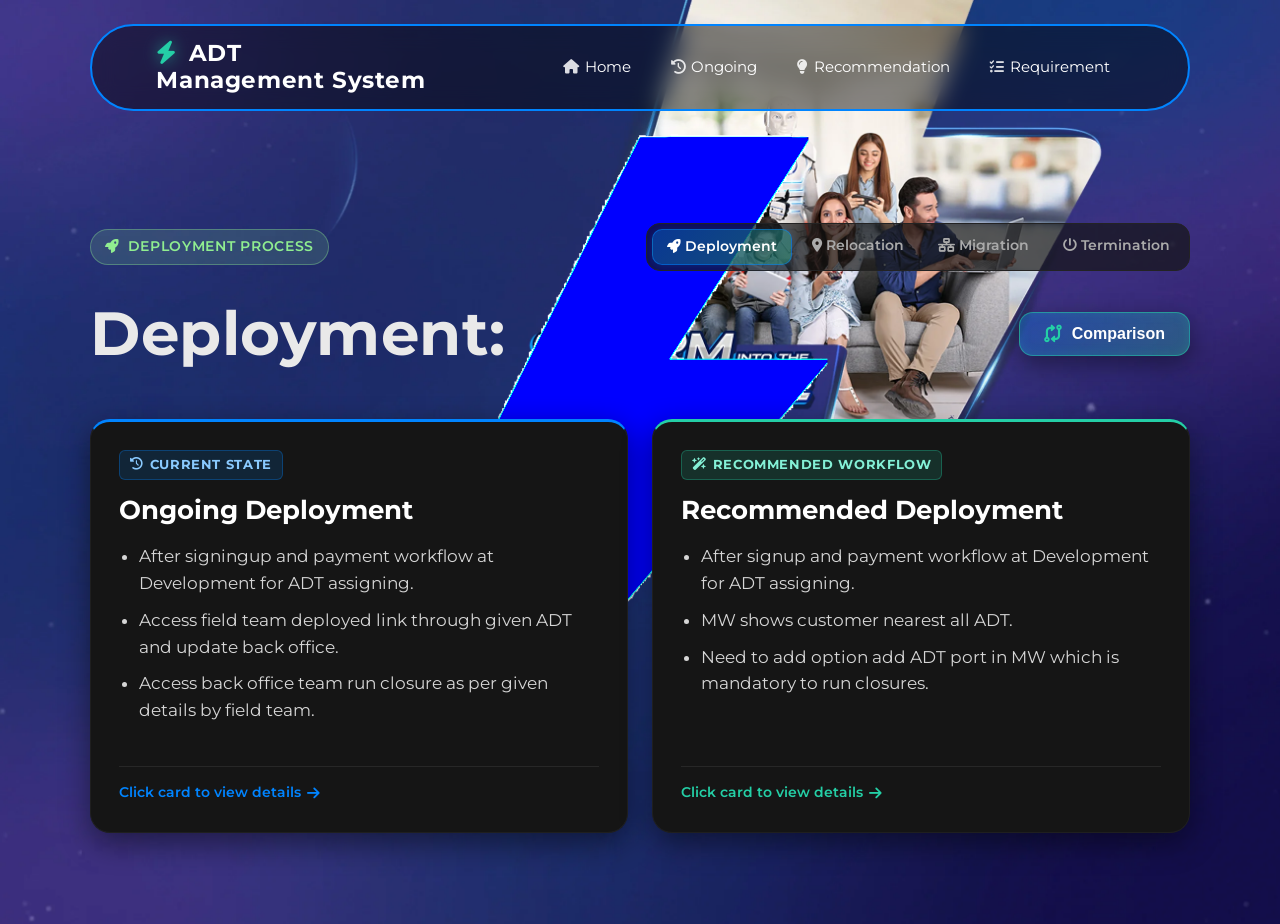
==== deployment.html @ e87ef019 "Add dedicated process pages, Font Awesome icons, 50/50 comparison split modals, and full responsive " ====
<!DOCTYPE html>
<html lang="en">
<head>
  <meta charset="UTF-8" />
  <meta name="viewport" content="width=device-width, initial-scale=1.0" />
  <title>ADT Management System - Deployment</title>
  <link rel="preconnect" href="https://fonts.googleapis.com">
  <link rel="preconnect" href="https://fonts.gstatic.com" crossorigin>
  <link href="https://fonts.googleapis.com/css2?family=Montserrat:wght@400;600;700&family=Poppins:wght@400;600;700&display=swap" rel="stylesheet">
  <link rel="stylesheet" href="https://cdnjs.cloudflare.com/ajax/libs/font-awesome/6.5.1/css/all.min.css" integrity="sha512-DTOQO9RWCH3ppGqcWaEA1BIZOC6xxalwEsw9c2QQeAIftl+Vegovlnee1c9QX4TctnWMn13TZye+giMm8e2LwA==" crossorigin="anonymous" referrerpolicy="no-referrer" />
  <link rel="stylesheet" href="css/style.css" />
</head>
<body>
  <!-- Navbar -->
  <header class="navbar">
    <div class="nav-inner container">
      <a href="./index.html" class="link-1"><div class="brand"><i class="fa-solid fa-bolt"></i> ADT <br> Management System</div></a>
      <button class="hamburger" aria-label="Toggle navigation" aria-expanded="false" aria-controls="nav-links">
        <span></span><span></span><span></span>
      </button>
      <nav id="nav-links" class="nav-links">
        <a href="./index.html"><i class="fa-solid fa-house"></i> Home</a>
        <a href="ongoing.html"><i class="fa-solid fa-clock-rotate-left"></i> Ongoing</a>
        <a href="recommendation.html"><i class="fa-solid fa-lightbulb"></i> Recommendation</a>
        <a href="requirement.html"><i class="fa-solid fa-list-check"></i> Requirement</a>
      </nav>
    </div>
  </header>

  <main class="container section">
    <!-- Header & Process Switcher -->
    <div class="process-header-wrapper">
      <div class="process-top-row">
        <div class="process-badge deployment">
          <i class="fa-solid fa-rocket"></i> Deployment Process
        </div>
        <div class="process-pill-nav">
          <a href="deployment.html" class="active"><i class="fa-solid fa-rocket"></i> Deployment</a>
          <a href="relocation.html"><i class="fa-solid fa-location-dot"></i> Relocation</a>
          <a href="migration.html"><i class="fa-solid fa-network-wired"></i> Migration</a>
          <a href="termination.html"><i class="fa-solid fa-power-off"></i> Termination</a>
        </div>
      </div>
      <div class="process-title-row">
        <h1 class="page-title">Deployment:</h1>
        <button class="btn btn-compare" data-modal="#modal-deployment-compare">
          <i class="fa-solid fa-code-compare"></i> Comparison
        </button>
      </div>
    </div>

    <!-- Comparison Grid -->
    <section class="process-comparison-grid reveal">
      <!-- Ongoing Card -->
      <article class="process-card ongoing-card clickable" data-modal="#modal-deployment-current" role="button" tabindex="0" aria-label="View Ongoing Deployment Details">
        <div>
          <span class="process-card-badge badge-ongoing-state"><i class="fa-solid fa-clock-rotate-left"></i> Current State</span>
          <h2 class="process-card-title">Ongoing Deployment</h2>
          <div class="process-card-content">
            <ul>
              <li>After signingup and payment workflow at Development for ADT assigning.</li>
              <li>Access field team deployed link through given ADT and update back office.</li>
              <li>Access back office team run closure as per given details by field team.</li>
            </ul>
          </div>
        </div>
        <div class="card-action-footer">
          <span class="click-hint">Click card to view details <i class="fa-solid fa-arrow-right"></i></span>
        </div>
      </article>

      <!-- Recommendation Card -->
      <article class="process-card recommendation-card clickable" data-modal="#modal-deployment-updated" role="button" tabindex="0" aria-label="View Recommended Deployment Details">
        <div>
          <span class="process-card-badge badge-recommendation-state"><i class="fa-solid fa-wand-magic-sparkles"></i> Recommended Workflow</span>
          <h2 class="process-card-title">Recommended Deployment</h2>
          <div class="process-card-content">
            <ul>
              <li>After signup and payment workflow at Development for ADT assigning.</li>
              <li>MW shows customer nearest all ADT.</li>
              <li>Need to add option add ADT port in MW which is mandatory to run closures.</li>
            </ul>
          </div>
        </div>
        <div class="card-action-footer">
          <span class="click-hint">Click card to view details <i class="fa-solid fa-arrow-right"></i></span>
        </div>
      </article>
    </section>
  </main>

  <!-- Modals -->
  <!-- Split Comparison Modal (50% / 50% Full Height) -->
  <div class="modal modal-compare" id="modal-deployment-compare" aria-hidden="true" role="dialog" aria-label="Deployment Full Workflow Comparison">
    <div class="modal-content">
      <!-- Header -->
      <div class="compare-modal-header">
        <div class="compare-header-left">
          <div class="process-badge deployment"><i class="fa-solid fa-rocket"></i> Deployment</div>
          <h2 class="compare-title">Full Workflow Side-by-Side Comparison</h2>
        </div>
        <button class="modal-close icon" data-close aria-label="Close Comparison"><i class="fa-solid fa-xmark"></i></button>
      </div>

      <!-- Split Body: 50% Width Each, Full Height -->
      <div class="compare-split-body">
        <!-- Left 50%: Ongoing -->
        <div class="compare-column compare-ongoing-col">
          <div class="compare-col-header">
            <span class="process-card-badge badge-ongoing-state"><i class="fa-solid fa-clock-rotate-left"></i> Current State</span>
            <h3>Ongoing Deployment</h3>
          </div>
          <div class="compare-col-content">
            <ol class="compare-steps-list">
              <li>
                <strong>ADT Assignment:</strong>
                After signingup and payment workflow at Development for ADT assigning.
              </li>
              <li>
                <strong>Field Deployment:</strong>
                Access field team deployed link through given ADT and update back office.
              </li>
              <li>
                <strong>Back Office Closure:</strong>
                Access back office team run closure as per given details by field team.
              </li>
            </ol>
          </div>
        </div>

        <!-- Right 50%: Recommendation -->
        <div class="compare-column compare-recommendation-col">
          <div class="compare-col-header">
            <span class="process-card-badge badge-recommendation-state"><i class="fa-solid fa-wand-magic-sparkles"></i> Recommended Workflow</span>
            <h3>Recommended Deployment</h3>
          </div>
          <div class="compare-col-content">
            <ol class="compare-steps-list">
              <li>
                <strong>ADT Assignment:</strong>
                After signup and payment workflow at Development for ADT assigning.
              </li>
              <li>
                <strong>Proximity Detection:</strong>
                MW shows customer nearest all ADT.
              </li>
              <li>
                <strong>Mandatory ADT Port:</strong>
                Need to add option add ADT port in MW which is mandatory to run closures.
              </li>
              <li>
                <strong>Field Link Deployment:</strong>
                Access field team deployed link from given or nearest ADT and update to back office regarding ADT change with ADT port.
              </li>
              <li>
                <strong>Verified Closures:</strong>
                Access back office team run closures as given details.
              </li>
            </ol>
          </div>
        </div>
      </div>

      <!-- Footer -->
      <div class="modal-actions compare-modal-actions">
        <button class="btn btn-outline" data-close><i class="fa-solid fa-xmark"></i> Close Comparison</button>
      </div>
    </div>
  </div>

  <!-- Ongoing Modal -->
  <div class="modal" id="modal-deployment-current" aria-hidden="true" role="dialog" aria-label="Deployment (Current) details">
    <div class="modal-content">
      <button class="modal-close icon" data-close aria-label="Close"><i class="fa-solid fa-xmark"></i></button>
      <div class="modal-body">
        <h2>Deployment (Ongoing)</h2>
        <ol>
          <li>After signingup and payment workflow at Development for ADT assigning.</li>
          <li>Access field team deployed link through given ADT and update back office.</li>
          <li>Access back office team run closure as per given details by field team.</li>
        </ol>
      </div>
      <div class="modal-actions">
        <button class="btn btn-outline" data-close><i class="fa-solid fa-xmark"></i> Close</button>
      </div>
    </div>
  </div>

  <!-- Recommendation Modal -->
  <div class="modal" id="modal-deployment-updated" aria-hidden="true" role="dialog" aria-label="Deployment (Updated) details">
    <div class="modal-content">
      <button class="modal-close icon" data-close aria-label="Close"><i class="fa-solid fa-xmark"></i></button>
      <div class="modal-body">
        <h2 class="C-height">Deployment</h2>
        <ol class="C-ol-height">
          <li>After signup and payment workflow at Development for ADT assigning.</li>
          <li>MW shows customer nearest all ADT.</li>
          <li>Need to add option add ADT port in MW which is mandatory to run closures.</li>
          <li>Access field team deployed link from given or nearest ADT and update to back office regarding ADT change with ADT port.</li>
          <li>Access back office team run closures as given details.</li>
        </ol>
      </div>
      <div class="modal-actions">
        <button class="btn btn-outline" data-close><i class="fa-solid fa-xmark"></i> Close</button>
      </div>
    </div>
  </div>

  <script src="https://cdnjs.cloudflare.com/ajax/libs/gsap/3.13.0/gsap.min.js" integrity="sha512-NcZdtrT77bJr4STcmsGAESr06BYGE8woZdSdEgqnpyqac7sugNO+Tr4bGwGF3MsnEkGKhU2KL2xh6Ec+BqsaHA==" crossorigin="anonymous" referrerpolicy="no-referrer"></script>
  <script src="js/script.js"></script>
</body>
</html>
---- css/style.css ----
/* Fonts & Theme */
:root {
  --bg: #0c0c0c;
  --bg-elev: #121212;
  --primary: #0084FF;
  --accent: #24cfa6;
  --text: #e9e9e9;
  --muted: #bdbdbd;
  --card: #151515;
  --border: #1f1f1f;
  --shadow: 0 10px 30px rgba(0, 0, 0, .45);
}

* {
  box-sizing: border-box
}

html,
body {
  height: 100%
}

body {
  margin: 0;
  background: var(--bg) url('../assets/images/signup-bg.webp') no-repeat center top fixed;
  background-size: cover;
  background-position: center top;
  color: var(--text);
  font-family: "Montserrat", "Poppins", system-ui, -apple-system, Segoe UI, Roboto, Arial, sans-serif;
  line-height: 1.6;
}

img {
  max-width: 100%;
  display: block
}

/* Global storm watermark + lightning */
body::before {
  content: "";
  position: fixed;
  inset: 0;
  background: url('../assets/images/3_no_bg.png.png') center/ min(140vw, 700px) no-repeat;
  /*1800px
  opacity: .12;
  /* slightly darker watermark */
  pointer-events: none;
  z-index: 0;
  transform: translateZ(0) scale(1);
  filter: saturate(3.9) brightness(.90) contrast(5.08);
  animation: stormDrift 22s ease-in-out infinite alternate;
}

body::after {
  content: "";
  position: fixed;
  inset: 0;
  pointer-events: none;
  z-index: 0;
  background: linear-gradient(115deg, transparent 45%, rgba(157, 207, 255, .04) 48%, rgba(0, 132, 255, .18) 50%, rgba(157, 207, 255, .05) 52%, transparent 55%);
  mix-blend-mode: screen;
  opacity: 0;
  filter: blur(.5px);
  animation: lightning 2s infinite ease-in-out, sweep 30s linear infinite;
}

@keyframes lightning {

  0%,
  94%,
  100% {
    opacity: 0
  }

  95% {
    opacity: 1.5
  }

  96% {
    opacity: 1.5
  }

  97% {
    opacity: 1.5
  }

  98% {
    opacity: .06
  }

  99% {
    opacity: .28
  }
}

@keyframes sweep {
  0% {
    transform: translateX(-5%) rotate(.6deg);
  }

  50% {
    transform: translateX(5%) rotate(-.6deg);
  }

  100% {
    transform: translateX(-5%) rotate(.6deg);
  }
}

@keyframes stormDrift {
  0% {
    transform: translate(-2%, -1%) scale(1) rotate(0deg);
    opacity: .07;
  }

  100% {
    transform: translate(2%, 1%) scale(1.08) rotate(4deg);
    opacity: .1;
  }
}

header.navbar,
main,
.landing .hero {
  position: relative;
  z-index: 1;
}

header.navbar {
  border: 2px solid var(--primary);
  border-radius: 4rem;
  padding: .6rem 1.4rem;
  width: min(1100px, 92%);
  margin: 1.5rem auto;
  background: rgba(0, 0, 0, 0.45);
  backdrop-filter: blur(12px);
  position: sticky;
  top: 1rem;
  z-index: 100;
  transition: all 0.3s ease;
}

.container {
  width: min(1100px, 92%);
  margin-inline: auto;
}

.section {
  padding: clamp(48px, 8vw, 88px) 0 clamp(36px, 6vw, 56px);
}

.page-title {
  font-weight: 700;
  letter-spacing: .5px;
  margin: 16px 0 24px;
  font-size: clamp(2rem, 5vw + 0.5rem, 3.8rem);
  line-height: 1.15;
}

/* Landing */
.landing .hero {
  min-height: 100vh;
  display: flex;
  align-items: center;
  justify-content: center;
  padding: clamp(30px, 6vw, 60px) 0;
  background: radial-gradient(800px 400px at 50% 40%, rgba(0, 132, 255, .08), transparent 60%),
    radial-gradient(600px 300px at 50% 60%, rgba(36, 207, 166, .08), transparent 60%);
}

/* Buttons */
.btn {
  display: inline-flex;
  align-items: center;
  justify-content: center;
  gap: .5rem;
  border: 1px solid transparent;
  cursor: pointer;
  border-radius: 14px;
  transition: .25s ease;
  user-select: none;
  text-decoration: none;
}

.btn-primary {
  background: linear-gradient(135deg, var(--primary), #2aa0ff);
  color: white;
  padding: clamp(12px, 2vw, 16px) clamp(20px, 3vw, 28px);
  box-shadow: 0 8px 24px rgba(0, 132, 255, .35);
}

.btn-primary:hover {
  transform: translateY(-2px) scale(1.02);
  box-shadow: 0 12px 28px rgba(0, 132, 255, .5);
}

.btn-outline {
  background: transparent;
  color: var(--text);
  border-color: #2a2a2a;
  padding: 12px 18px;
}

.btn-xl {
  font-size: clamp(1rem, 2vw, 1.25rem);
  padding: clamp(14px, 2.5vw, 20px) clamp(24px, 4vw, 36px);
  border-radius: 18px;
}

/* Pulse */
@keyframes pulse {
  0% {
    box-shadow: 0 0 0 0 rgba(0, 132, 255, .55);
  }

  70% {
    box-shadow: 0 0 0 18px rgba(0, 132, 255, 0);
  }

  100% {
    box-shadow: 0 0 0 0 rgba(0, 132, 255, 0);
  }
}

.pulse {
  animation: pulse 2.2s infinite;
}

/* Navbar */
.nav-inner {
  display: flex;
  align-items: center;
  justify-content: space-between;
  padding: 4px 0;
}

.link-1 {
  text-decoration: none;
}

.brand {
  font-weight: 700;
  letter-spacing: .6px;
  color: #fff;
  font-size: clamp(1.1rem, 3vw, 1.45rem);
  line-height: 1.2;
}

.brand i {
  color: var(--accent);
  margin-right: 4px;
  filter: drop-shadow(0 0 8px rgba(36, 207, 166, 0.6));
}

.nav-links {
  display: flex;
  gap: 12px;
  align-items: center;
}

.nav-links a {
  color: #fff;
  text-decoration: none;
  padding: 8px 14px;
  border-radius: 12px;
  transition: .2s;
  display: inline-flex;
  align-items: center;
  gap: 6px;
  font-size: 0.92rem;
}

.nav-links a i {
  font-size: 0.9rem;
  opacity: 0.85;
}

.nav-links a:hover {
  color: #fff;
  background: #171717;
}

.nav-links a.active {
  color: #fff;
  background: linear-gradient(135deg, rgba(0, 132, 255, .15), rgba(36, 207, 166, .15));
  border: 1px solid #1f3347;
}

.hamburger {
  display: none;
  flex-direction: column;
  gap: 5px;
  background: transparent;
  border: 0;
  cursor: pointer;
  padding: 6px;
}

.hamburger span {
  display: block;
  width: 24px;
  height: 2px;
  background: #eaeaea;
  transition: .25s;
}

/* Grid */
.grid {
  display: grid;
  grid-template-columns: repeat(2, 1fr);
  gap: 22px;
}

/* Cards */
.card {
  background: var(--card);
  border: 1px solid var(--border);
  border-radius: 18px;
  padding: clamp(18px, 3vw, 24px);
  box-shadow: var(--shadow);
  transition: transform .25s ease, box-shadow .25s ease, border-color .25s ease;
  will-change: transform;
}

.card h3 {
  margin: 0 0 10px;
  font-weight: 700;
  font-size: clamp(1.2rem, 2.5vw, 1.45rem);
}

.card ul {
  margin: 0 0 4px 18px;
  padding: 0;
}

.card li {
  color: #d6d6d6;
  margin-bottom: 8px;
  font-size: clamp(0.92rem, 1.8vw, 1rem);
  line-height: 1.6;
}

.card.clickable {
  cursor: pointer;
}

.card:hover {
  transform: translateY(-6px) scale(1.01);
  box-shadow: 0 16px 40px rgba(0, 0, 0, .55);
  border-color: #24364a;
}

/* Reveal on scroll */
.reveal .card,
.tables {
  opacity: 0;
  transform: translateY(16px);
  transition: opacity .6s ease, transform .6s ease;
}

.reveal.in-view .card,
.tables.in-view {
  opacity: 1;
  transform: none;
}

/* Page entrance */
main,
.landing .hero {
  animation: pageFade .55s ease both;
}

@keyframes pageFade {
  from {
    opacity: 0;
    transform: translateY(6px);
  }

  to {
    opacity: 1;
    transform: none;
  }
}

/* Modal (fullscreen responsive) */
.modal {
  position: fixed;
  inset: 0;
  display: none;
  align-items: center;
  justify-content: center;
  background: rgba(0, 0, 0, .8);
  backdrop-filter: blur(10px);
  z-index: 1000;
}

.modal.open {
  display: flex;
  animation: slideDown .28s ease;
}

.modal.closing {
  animation: fadeOut .22s ease forwards;
}

.C-R-P {
  font-size: clamp(1.4rem, 3.5vw, 2rem);
}

.C-R-P-T {
  font-size: clamp(0.95rem, 2vw, 1.25rem);
}

.modal-content {
  position: relative;
  width: 100%;
  height: 100%;
  max-height: none;
  display: flex;
  flex-direction: column;
  overflow: hidden;
  background: var(--bg-elev);
  border: none;
  border-radius: 0;
  box-shadow: none;
}

.modal-body {
  flex: 1;
  overflow-y: auto;
  padding: clamp(32px, 6vw, 64px) clamp(20px, 4vw, 40px) 40px;
  display: flex;
  flex-direction: column;
  justify-content: flex-start;
  align-items: flex-start;
  gap: 20px;
  max-width: 960px;
  margin: 0 auto;
  width: 100%;
}

.modal-body h2 {
  font-size: clamp(2rem, 5vw, 3.2rem);
  color: var(--primary);
  margin: 0 0 10px;
  line-height: 1.2;
}

.modal-body ol {
  margin: 0;
  padding-left: 24px;
  font-size: clamp(1rem, 1.8vw, 1.2rem);
  line-height: 1.9;
  width: 100%;
  display: flex;
  flex-direction: column;
  gap: 12px;
}

.modal-body ol li {
  color: #e0e0e0;
}

.modal-actions {
  position: sticky;
  bottom: 0;
  display: flex;
  justify-content: flex-end;
  padding: 14px 28px;
  background: linear-gradient(180deg, transparent, rgba(18, 18, 18, .95));
  backdrop-filter: blur(8px);
  border-top: 1px solid #1f1f1f;
  z-index: 5;
}

.modal-close.icon {
  position: absolute;
  top: 16px;
  right: 18px;
  background: #1a1a1a;
  border: 1px solid #333333;
  color: #ddd;
  border-radius: 50%;
  width: 44px;
  height: 44px;
  display: grid;
  place-items: center;
  cursor: pointer;
  z-index: 10;
  transition: all 0.2s ease;
}

.modal-close.icon:hover {
  background: #2a2a2a;
  color: #fff;
  transform: scale(1.08);
}

@keyframes slideDown {
  from {
    opacity: 0;
    transform: translateY(-8px);
  }

  to {
    opacity: 1;
    transform: none;
  }
}

@keyframes fadeOut {
  from {
    opacity: 1;
  }

  to {
    opacity: 0;
  }
}

/* ==========================================================================
   Responsive Navigation & Layout Breakpoints
   ========================================================================== */

@media (max-width: 900px) {
  header.navbar {
    width: 94%;
    margin: 1rem auto;
    padding: .5rem 1.1rem;
    border-radius: 2.5rem;
    top: 0.5rem;
  }

  .nav-links {
    position: fixed;
    top: 68px;
    right: 16px;
    left: 16px;
    display: none;
    flex-direction: column;
    background: rgba(14, 14, 14, 0.96);
    border: 1px solid #282828;
    border-radius: 18px;
    padding: 14px;
    box-shadow: 0 20px 50px rgba(0, 0, 0, 0.85);
    backdrop-filter: blur(20px);
    z-index: 999;
    gap: 6px;
  }

  .nav-links.open {
    display: flex;
    animation: slideDown .25s ease;
  }

  .nav-links a {
    width: 100%;
    padding: 12px 16px;
    font-size: 1rem;
  }

  .hamburger {
    display: flex;
  }

  .grid {
    grid-template-columns: 1fr;
    gap: 18px;
  }
}

/* ==========================================================================
   Hero Section (Landing Page)
   ========================================================================== */

.hero .hero-card {
  position: relative;
  display: grid;
  grid-template-columns: 1.2fr 1fr;
  gap: 28px;
  width: min(1100px, 92%);
  padding: clamp(22px, 3.2vw, 36px);
  border-radius: 24px;
  border: 1px solid rgba(36, 54, 74, .55);
  background: linear-gradient(180deg, rgba(255, 255, 255, .03), rgba(255, 255, 255, .01)), rgba(21, 21, 21, .86);
  box-shadow: 0 30px 80px rgba(0, 0, 0, .55), inset 0 0 0 1px rgba(255, 255, 255, .03);
  backdrop-filter: saturate(140%) blur(8px);
  transform: translateZ(0);
  animation: cardFloat 12s ease-in-out infinite;
}

.hero-card::before {
  content: "";
  position: absolute;
  inset: -1px;
  border-radius: inherit;
  background: radial-gradient(550px 240px at 16% 20%, rgba(0, 132, 255, .20), transparent 58%),
    radial-gradient(600px 260px at 85% 75%, rgba(36, 207, 166, .16), transparent 60%);
  filter: blur(14px);
  z-index: -1;
}

.hero-left {
  display: flex;
  flex-direction: column;
  justify-content: center;
  gap: 10px;
}

.eyebrow {
  margin: 0;
  font-size: .95rem;
  letter-spacing: .18em;
  text-transform: uppercase;
  color: var(--muted);
}

.hero-title {
  margin: 4px 0 8px;
  font-weight: 800;
  font-size: clamp(2rem, 3.5vw + 1rem, 3.5rem);
  line-height: 1.1;
  background: linear-gradient(135deg, #ffffff, #9dd5ff 35%, #24cfa6 75%);
  -webkit-background-clip: text;
  background-clip: text;
  color: transparent;
}

.hero-subtitle {
  margin: 0;
  color: #d0d0d0;
  max-width: 52ch;
}

.hero-actions {
  margin-top: 16px;
  display: flex;
  gap: 12px;
}

.hero-right {
  display: grid;
  place-items: center;
}

.image-wrap {
  position: relative;
  width: 100%;
  aspect-ratio: 16/10;
  overflow: hidden;
  border-radius: 18px;
  border: 1px solid #223041;
  background: #0e0e0e;
  box-shadow: 0 18px 48px rgba(0, 0, 0, .6);
}

.image-wrap::after {
  content: "";
  position: absolute;
  inset: 0;
  background: linear-gradient(110deg, transparent 20%, rgba(255, 255, 255, .08) 40%, transparent 60%);
  transform: translateX(-120%);
  animation: sheen 7s linear infinite;
}

.image-wrap img {
  width: 100%;
  height: 100%;
  object-fit: cover;
  transform: scale(1.02);
  animation: float 6s ease-in-out infinite alternate;
}

.hero-card:hover {
  transform: translateY(-4px);
  box-shadow: 0 36px 90px rgba(0, 0, 0, .6);
}

@keyframes float {
  0% {
    transform: scale(1.02) translateY(0);
  }

  100% {
    transform: scale(1.05) translateY(-6px);
  }
}

@keyframes sheen {
  0% {
    transform: translateX(-120%);
  }

  100% {
    transform: translateX(220%);
  }
}

@keyframes cardFloat {
  0% {
    transform: translateZ(0) translateY(0);
  }

  50% {
    transform: translateZ(0) translateY(-6px);
  }

  100% {
    transform: translateZ(0) translateY(0);
  }
}

/* ==========================================================================
   Pentagon Navigation Buttons
   ========================================================================== */

.pentagon-nav {
  margin-top: 24px;
  display: flex;
  flex-direction: column;
  align-items: center;
  gap: 16px;
  width: 100%;
}

.pentagon-row {
  display: flex;
  gap: 10px;
  flex-wrap: wrap;
  justify-content: center;
  width: 100%;
}

.pentagon-btn {
  position: relative;
  display: inline-flex;
  align-items: center;
  justify-content: center;
  width: 112px;
  height: 68px;
  text-decoration: none;
  font-weight: 600;
  font-size: 0.88rem;
  color: #000;
  transition: all 0.3s ease;
  cursor: pointer;
  clip-path: polygon(20% 0%, 80% 0%, 100% 50%, 80% 100%, 20% 100%, 0% 50%);
  border: none;
  outline: none;
}

.pentagon-btn span {
  position: relative;
  z-index: 2;
  text-align: center;
  line-height: 1.15;
  padding: 0 8px;
}

.pentagon-btn span i {
  font-size: 1.05rem;
  margin-bottom: 2px;
  display: inline-block;
}

/* Pentagon colors */
.pentagon-btn.deployment {
  background: linear-gradient(135deg, #90EE90, #7BC87B);
}

.pentagon-btn.relocation {
  background: linear-gradient(135deg, #DA70D6, #C85DCF);
}

.pentagon-btn.migration {
  background: linear-gradient(135deg, #FFD700, #E6C200);
}

.pentagon-btn.termination {
  background: linear-gradient(135deg, #FF6B6B, #E85555);
}

/* Hover effects */
.pentagon-btn:hover {
  transform: translateY(-3px) scale(1.05);
  filter: brightness(1.1);
  box-shadow: 0 8px 20px rgba(0, 0, 0, 0.3);
}

.start-journey-wrapper {
  margin-top: 16px;
  display: flex;
  justify-content: center;
}

/* Hero Responsive Breakpoints */
@media (max-width: 900px) {
  .hero .hero-card {
    grid-template-columns: 1fr;
    gap: 22px;
    padding: 24px 20px;
  }

  .hero-right {
    order: 2;
  }

  .image-wrap {
    aspect-ratio: 16/10;
    max-height: 280px;
  }

  .pentagon-btn {
    width: 96px;
    height: 58px;
    font-size: 0.8rem;
  }

  .pentagon-row {
    gap: 8px;
  }
}

@media (max-width: 600px) {
  .hero .hero-card {
    padding: 20px 16px;
    border-radius: 20px;
  }

  .pentagon-btn {
    width: 86px;
    height: 52px;
    font-size: 0.74rem;
  }

  .pentagon-btn span i {
    font-size: 0.9rem;
  }

  .pentagon-row {
    gap: 6px;
  }

  .btn-xl {
    padding: 14px 24px;
    font-size: 1rem;
    width: 100%;
  }

  .start-journey-wrapper {
    width: 100%;
  }
}

@media (max-width: 380px) {
  .pentagon-btn {
    width: 74px;
    height: 46px;
    font-size: 0.68rem;
    padding: 0 4px;
  }

  .pentagon-row {
    gap: 4px;
  }
}

/* ==========================================================================
   Process Comparison Pages (Deployment, Relocation, Migration, Termination)
   ========================================================================== */

.process-header-wrapper {
  margin-bottom: 2rem;
  display: flex;
  flex-direction: column;
  gap: 1.25rem;
}

.process-top-row {
  display: flex;
  align-items: center;
  justify-content: space-between;
  flex-wrap: wrap;
  gap: 1rem;
}

.process-badge {
  display: inline-flex;
  align-items: center;
  gap: 8px;
  padding: 6px 14px;
  border-radius: 999px;
  font-size: 0.85rem;
  font-weight: 600;
  letter-spacing: 0.05em;
  text-transform: uppercase;
}

.process-badge.deployment {
  background: rgba(144, 238, 144, 0.15);
  color: #90ee90;
  border: 1px solid rgba(144, 238, 144, 0.35);
}

.process-badge.relocation {
  background: rgba(218, 112, 214, 0.15);
  color: #da70d6;
  border: 1px solid rgba(218, 112, 214, 0.35);
}

.process-badge.migration {
  background: rgba(255, 215, 0, 0.15);
  color: #ffd700;
  border: 1px solid rgba(255, 215, 0, 0.35);
}

.process-badge.termination {
  background: rgba(255, 107, 107, 0.15);
  color: #ff6b6b;
  border: 1px solid rgba(255, 107, 107, 0.35);
}

.process-pill-nav {
  display: flex;
  gap: 6px;
  flex-wrap: wrap;
  background: rgba(20, 20, 20, 0.7);
  padding: 5px;
  border-radius: 14px;
  border: 1px solid #232323;
  backdrop-filter: blur(10px);
}

.process-pill-nav a {
  color: #aaa;
  text-decoration: none;
  font-size: 0.85rem;
  font-weight: 600;
  padding: 6px 14px;
  border-radius: 10px;
  transition: all 0.2s ease;
  white-space: nowrap;
}

.process-pill-nav a:hover {
  color: #fff;
  background: rgba(255, 255, 255, 0.08);
}

.process-pill-nav a.active {
  color: #fff;
  background: linear-gradient(135deg, rgba(0, 132, 255, 0.35), rgba(36, 207, 166, 0.35));
  border: 1px solid rgba(0, 132, 255, 0.5);
  box-shadow: 0 2px 10px rgba(0, 132, 255, 0.2);
}

.process-comparison-grid {
  display: grid;
  grid-template-columns: repeat(2, 1fr);
  gap: 24px;
  margin-top: 1rem;
}

.process-card {
  cursor: pointer;
  position: relative;
  background: var(--card);
  border: 1px solid var(--border);
  border-radius: 20px;
  padding: clamp(20px, 3vw, 28px);
  box-shadow: var(--shadow);
  display: flex;
  flex-direction: column;
  justify-content: space-between;
  gap: 18px;
  transition: transform 0.25s ease, box-shadow 0.25s ease, border-color 0.25s ease;
}

.process-card.ongoing-card {
  border-top: 3px solid #0084ff;
}

.process-card.recommendation-card {
  border-top: 3px solid #24cfa6;
}

.process-card-badge {
  display: inline-flex;
  align-items: center;
  gap: 6px;
  font-size: 0.8rem;
  font-weight: 700;
  text-transform: uppercase;
  letter-spacing: 0.05em;
  padding: 4px 10px;
  border-radius: 6px;
  margin-bottom: 10px;
  width: fit-content;
}

.badge-ongoing-state {
  background: rgba(0, 132, 255, 0.15);
  color: #8acaff;
  border: 1px solid rgba(0, 132, 255, 0.3);
}

.badge-recommendation-state {
  background: rgba(36, 207, 166, 0.15);
  color: #84f0d6;
  border: 1px solid rgba(36, 207, 166, 0.3);
}

.process-card-title {
  font-size: clamp(1.3rem, 2.5vw, 1.6rem);
  font-weight: 700;
  color: #ffffff;
  margin: 0 0 12px 0;
}

.process-card-content ul {
  margin: 0;
  padding-left: 20px;
}

.process-card-content li {
  color: #d6d6d6;
  margin-bottom: 10px;
  font-size: clamp(0.92rem, 1.8vw, 1.05rem);
  line-height: 1.6;
}

.card-action-footer {
  margin-top: 14px;
  display: flex;
  align-items: center;
  justify-content: space-between;
  padding-top: 14px;
  border-top: 1px solid rgba(255, 255, 255, 0.08);
}

.click-hint {
  font-size: 0.9rem;
  color: #0084ff;
  font-weight: 600;
  display: inline-flex;
  align-items: center;
  gap: 6px;
  transition: transform 0.2s ease;
}

.process-card.recommendation-card .click-hint {
  color: #24cfa6;
}

.process-card:hover .click-hint {
  transform: translateX(4px);
}

.process-title-row {
  display: flex;
  align-items: center;
  justify-content: space-between;
  flex-wrap: wrap;
  gap: 16px;
  margin: 8px 0 18px;
}

.process-title-row .page-title {
  margin: 0;
}

.btn-compare {
  background: linear-gradient(135deg, rgba(0, 132, 255, 0.3), rgba(36, 207, 166, 0.3));
  border: 1px solid rgba(36, 207, 166, 0.55);
  color: #ffffff;
  padding: 12px 24px;
  font-size: clamp(0.9rem, 1.8vw, 1rem);
  font-weight: 600;
  border-radius: 14px;
  box-shadow: 0 8px 24px rgba(0, 0, 0, 0.4), inset 0 0 12px rgba(36, 207, 166, 0.15);
  backdrop-filter: blur(10px);
  cursor: pointer;
  display: inline-flex;
  align-items: center;
  gap: 10px;
  transition: all 0.25s ease;
}

.btn-compare:hover {
  background: linear-gradient(135deg, rgba(0, 132, 255, 0.5), rgba(36, 207, 166, 0.5));
  border-color: var(--accent);
  transform: translateY(-2px) scale(1.02);
  box-shadow: 0 12px 28px rgba(36, 207, 166, 0.35);
  color: #fff;
}

.btn-compare i {
  color: var(--accent);
  font-size: 1.1rem;
}

@media (max-width: 900px) {
  .process-comparison-grid {
    grid-template-columns: 1fr;
    gap: 18px;
  }
}

@media (max-width: 600px) {
  .process-title-row {
    flex-direction: column;
    align-items: stretch;
    gap: 12px;
  }

  .btn-compare {
    width: 100%;
    justify-content: center;
  }

  .process-top-row {
    flex-direction: column;
    align-items: stretch;
    gap: 10px;
  }

  .process-pill-nav {
    justify-content: center;
  }
}

/* ==========================================================================
   Comparison Split Modal (Full Height, 50% width per column)
   ========================================================================== */

.modal.modal-compare {
  padding: 0;
}

.modal.modal-compare .modal-content {
  background: #0d1117;
  display: flex;
  flex-direction: column;
  height: 100vh;
  width: 100vw;
  max-width: 100%;
  border-radius: 0;
  overflow: hidden;
}

.compare-modal-header {
  display: flex;
  align-items: center;
  justify-content: space-between;
  padding: clamp(12px, 2.5vw, 18px) clamp(16px, 3.5vw, 32px);
  background: rgba(18, 24, 33, 0.95);
  border-bottom: 1px solid #1f2937;
  position: relative;
  z-index: 10;
  backdrop-filter: blur(10px);
  gap: 12px;
}

.compare-header-left {
  display: flex;
  align-items: center;
  gap: 12px;
  flex-wrap: wrap;
}

.compare-title {
  font-size: clamp(1rem, 2.5vw, 1.35rem);
  font-weight: 700;
  color: #fff;
  margin: 0;
}

.compare-split-body {
  flex: 1;
  display: grid;
  grid-template-columns: 1fr 1fr;
  height: calc(100vh - 130px);
  overflow: hidden;
}

.compare-column {
  height: 100%;
  overflow-y: auto;
  padding: clamp(24px, 3.5vw, 36px) clamp(18px, 3vw, 36px) 60px;
  display: flex;
  flex-direction: column;
  gap: 20px;
}

.compare-ongoing-col {
  background: rgba(13, 20, 32, 0.9);
  border-right: 2px solid rgba(0, 132, 255, 0.2);
}

.compare-recommendation-col {
  background: rgba(11, 28, 27, 0.9);
  border-left: 2px solid rgba(36, 207, 166, 0.2);
}

.compare-col-header {
  border-bottom: 1px solid rgba(255, 255, 255, 0.08);
  padding-bottom: 14px;
}

.compare-col-header h3 {
  font-size: clamp(1.4rem, 2.5vw, 1.85rem);
  font-weight: 700;
  color: #fff;
  margin: 8px 0 0 0;
}

.compare-steps-list {
  margin: 0;
  padding-left: 22px;
  display: flex;
  flex-direction: column;
  gap: 16px;
}

.compare-steps-list li {
  color: #d1d5db;
  font-size: clamp(0.95rem, 1.6vw, 1.1rem);
  line-height: 1.7;
  padding-left: 6px;
}

.compare-steps-list li strong {
  color: #ffffff;
  display: block;
  font-size: clamp(1rem, 1.6vw, 1.15rem);
  margin-bottom: 3px;
}

.compare-ongoing-col .compare-steps-list li strong {
  color: #8acaff;
}

.compare-recommendation-col .compare-steps-list li strong {
  color: #84f0d6;
}

.compare-ongoing-col .compare-steps-list li::marker {
  color: #0084ff;
  font-weight: 700;
  font-size: 1.25rem;
}

.compare-recommendation-col .compare-steps-list li::marker {
  color: #24cfa6;
  font-weight: 700;
  font-size: 1.25rem;
}

.compare-modal-actions {
  background: rgba(18, 24, 33, 0.95);
  padding: 14px 28px;
  border-top: 1px solid #1f2937;
  display: flex;
  justify-content: flex-end;
  backdrop-filter: blur(10px);
}

@media (max-width: 900px) {
  .compare-split-body {
    grid-template-columns: 1fr;
    height: calc(100vh - 120px);
    overflow-y: auto;
    display: flex;
    flex-direction: column;
  }

  .compare-column {
    height: auto;
    overflow-y: visible;
    padding: 24px 18px 32px;
  }

  .compare-ongoing-col {
    border-right: none;
    border-bottom: 2px solid rgba(0, 132, 255, 0.3);
  }

  .compare-recommendation-col {
    border-left: none;
  }
}

/* ==========================================================================
   Tables Responsive Styling
   ========================================================================== */

.tables h2 {
  margin: 24px 0 10px;
  font-size: clamp(1.2rem, 3vw, 1.6rem);
}

.table-wrap {
  background: var(--card);
  border: 1px solid var(--border);
  border-radius: 16px;
  box-shadow: var(--shadow);
  overflow-x: auto;
  -webkit-overflow-scrolling: touch;
  width: 100%;
}

.table {
  width: 100%;
  min-width: 320px;
  border-collapse: collapse;
}

.table thead th {
  background: #151515;
  color: #eaeaea;
  text-align: left;
  padding: clamp(10px, 2vw, 14px) clamp(12px, 2.5vw, 16px);
  border-bottom: 1px solid #232323;
  font-size: clamp(0.85rem, 1.8vw, 1rem);
}

.table tbody td {
  padding: clamp(10px, 2vw, 14px) clamp(12px, 2.5vw, 16px);
  border-bottom: 1px solid #1b1b1b;
  color: #dcdcdc;
  font-size: clamp(0.85rem, 1.8vw, 0.98rem);
}

.badge {
  padding: 4px 10px;
  border-radius: 999px;
  font-size: .85rem;
  border: 1px solid #2a2a2a;
  display: inline-flex;
  align-items: center;
  gap: 5px;
}

.badge-success {
  background: rgba(36, 207, 166, .12);
  color: #83f3d9;
  border-color: #1d3b33;
}

.badge-warn {
  background: rgba(255, 166, 0, .12);
  color: #ffd48a;
  border-color: #3a2c12;
}
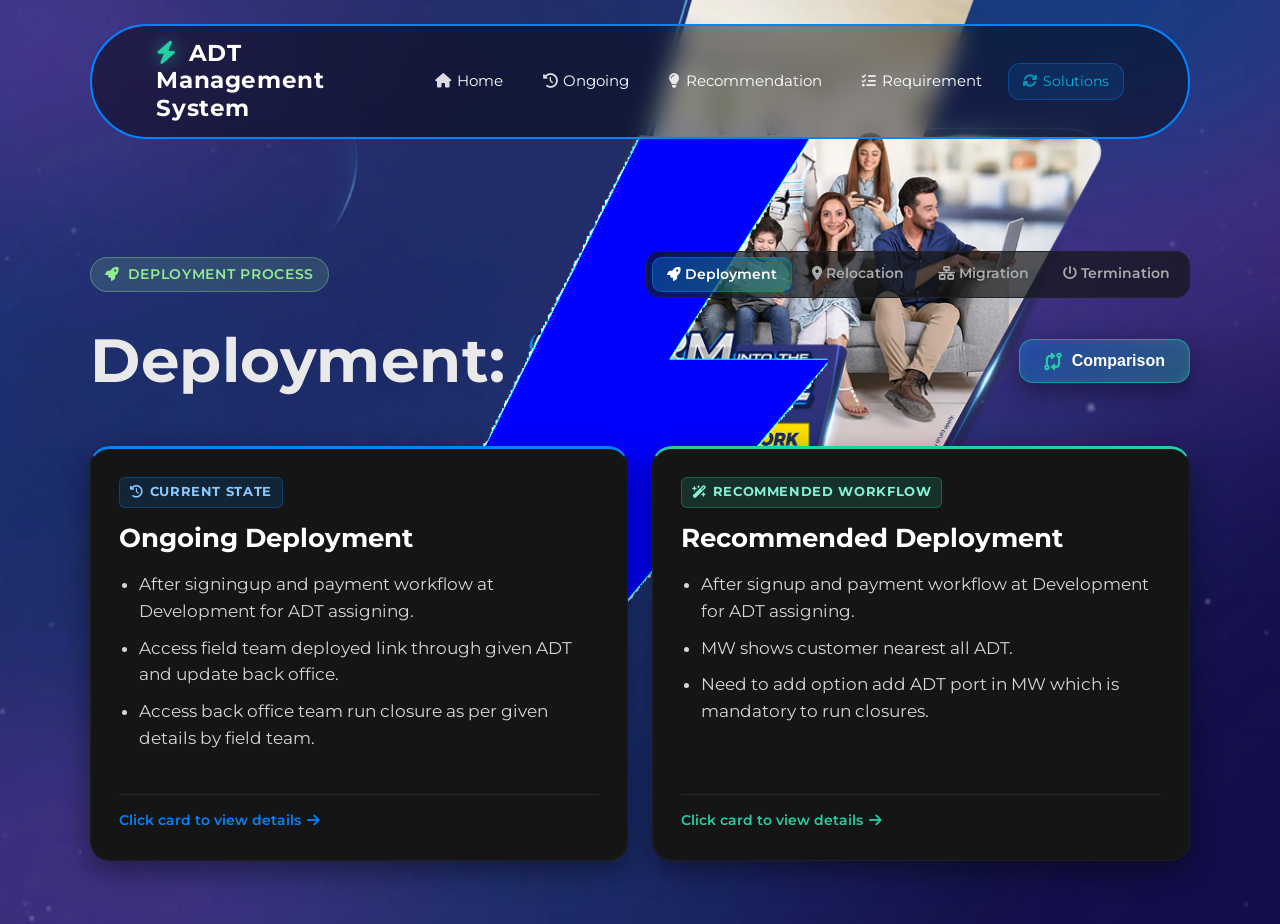
==== commit 3204ee69: "Add solutions gateway page, permanent home route, and interim workflow scaffold" ====
--- a/deployment.html
+++ b/deployment.html
@@ -14,15 +14,16 @@
   <!-- Navbar -->
   <header class="navbar">
     <div class="nav-inner container">
-      <a href="./index.html" class="link-1"><div class="brand"><i class="fa-solid fa-bolt"></i> ADT <br> Management System</div></a>
+      <a href="home.html" class="link-1"><div class="brand"><i class="fa-solid fa-bolt"></i> ADT <br> Management System</div></a>
       <button class="hamburger" aria-label="Toggle navigation" aria-expanded="false" aria-controls="nav-links">
         <span></span><span></span><span></span>
       </button>
       <nav id="nav-links" class="nav-links">
-        <a href="./index.html"><i class="fa-solid fa-house"></i> Home</a>
+        <a href="home.html"><i class="fa-solid fa-house"></i> Home</a>
         <a href="ongoing.html"><i class="fa-solid fa-clock-rotate-left"></i> Ongoing</a>
         <a href="recommendation.html"><i class="fa-solid fa-lightbulb"></i> Recommendation</a>
         <a href="requirement.html"><i class="fa-solid fa-list-check"></i> Requirement</a>
+        <a href="index.html" class="nav-switch-btn" title="Switch Solution"><i class="fa-solid fa-arrows-rotate"></i> Solutions</a>
       </nav>
     </div>
   </header>
--- a/css/style.css
+++ b/css/style.css
@@ -1353,3 +1353,325 @@
   border-color: #3a2c12;
 }
 
+
+
+/* ==========================================================================
+   Solutions Gateway Page & High-Tech Glowing Buttons
+   ========================================================================== */
+
+body.gateway-body {
+  min-height: 100vh;
+  margin: 0;
+  padding: 0;
+  display: flex;
+  align-items: center;
+  justify-content: center;
+  position: relative;
+  overflow: hidden;
+  background: #060a14 url('../assets/images/signup-bg.webp') no-repeat center top fixed;
+  background-size: cover;
+}
+
+/* Subtle tech grid/beams overlay */
+body.gateway-body::after {
+  content: "";
+  position: fixed;
+  inset: 0;
+  pointer-events: none;
+  z-index: 1;
+  background: 
+    radial-gradient(ellipse at 50% 50%, rgba(0, 110, 255, 0.15) 0%, rgba(6, 10, 20, 0.75) 85%),
+    linear-gradient(115deg, transparent 40%, rgba(0, 210, 255, 0.06) 48%, rgba(0, 132, 255, 0.15) 50%, rgba(0, 210, 255, 0.06) 52%, transparent 60%);
+}
+
+.gateway-container {
+  width: 100%;
+  min-height: 100vh;
+  display: flex;
+  align-items: center;
+  justify-content: flex-start;
+  padding: clamp(2rem, 5vw, 4rem) clamp(2.5rem, 9vw, 11rem);
+  position: relative;
+  z-index: 10;
+  box-sizing: border-box;
+}
+
+.solution-cards-wrapper {
+  display: flex;
+  flex-direction: column;
+  align-items: flex-start;
+  justify-content: center;
+  gap: clamp(1.25rem, 2.5vh, 1.85rem);
+  max-width: 420px;
+  width: 100%;
+  margin: 0;
+}
+
+/* Button Wrapper & Drop Shadow (creates neon ambient glow) */
+.solution-btn-wrap {
+  text-decoration: none;
+  display: block;
+  position: relative;
+  width: 100%;
+  max-width: 390px;
+  outline: none;
+  transition: transform 0.3s cubic-bezier(0.34, 1.56, 0.64, 1), filter 0.3s ease;
+  user-select: none;
+  -webkit-tap-highlight-color: transparent;
+}
+
+.solution-btn-wrap:focus-visible {
+  outline: 2px solid #ffffff;
+  outline-offset: 4px;
+}
+
+/* Chamfered Button Shell */
+.solution-btn {
+  position: relative;
+  height: clamp(64px, 8vw, 74px);
+  padding: 2px; /* Creates the outer neon border */
+  clip-path: polygon(
+    18px 0%,
+    calc(100% - 18px) 0%,
+    100% 18px,
+    100% calc(100% - 18px),
+    calc(100% - 18px) 100%,
+    18px 100%,
+    0% calc(100% - 18px),
+    0% 18px
+  );
+  overflow: visible;
+  transition: all 0.3s ease;
+}
+
+/* Inner Chamfer Container */
+.btn-inner {
+  clip-path: polygon(
+    16px 0%,
+    calc(100% - 16px) 0%,
+    100% 16px,
+    100% calc(100% - 16px),
+    calc(100% - 16px) 100%,
+    16px 100%,
+    0% calc(100% - 16px),
+    0% 16px
+  );
+  width: 100%;
+  height: 100%;
+  display: flex;
+  align-items: center;
+  justify-content: space-between;
+  padding: 0 clamp(16px, 2.5vw, 24px) 0 clamp(18px, 2.5vw, 24px);
+  position: relative;
+  box-sizing: border-box;
+}
+
+/* Subtle glossy shine across inner button */
+.btn-inner::before {
+  content: "";
+  position: absolute;
+  top: 0;
+  left: 0;
+  right: 0;
+  height: 48%;
+  background: linear-gradient(180deg, rgba(255, 255, 255, 0.18) 0%, rgba(255, 255, 255, 0.02) 100%);
+  pointer-events: none;
+}
+
+/* Top Lens Flare / Gleam */
+.btn-flare {
+  position: absolute;
+  top: -2px;
+  left: 50%;
+  transform: translateX(-50%);
+  width: 150px;
+  height: 5px;
+  border-radius: 999px;
+  z-index: 6;
+  pointer-events: none;
+  animation: flarePulse 3.5s ease-in-out infinite alternate;
+}
+
+@keyframes flarePulse {
+  0% {
+    opacity: 0.8;
+    width: 130px;
+  }
+  100% {
+    opacity: 1;
+    width: 175px;
+  }
+}
+
+/* Button Icon */
+.btn-icon {
+  width: 32px;
+  height: 32px;
+  display: flex;
+  align-items: center;
+  justify-content: center;
+  flex-shrink: 0;
+  color: #ffffff;
+}
+
+.btn-icon svg {
+  width: 30px;
+  height: 30px;
+  display: block;
+  filter: drop-shadow(0 0 5px rgba(255, 255, 255, 0.7));
+}
+
+/* Vertical Divider */
+.btn-divider {
+  width: 1.5px;
+  height: 34px;
+  background: rgba(255, 255, 255, 0.35);
+  margin: 0 clamp(10px, 1.8vw, 16px) 0 clamp(10px, 1.8vw, 14px);
+  flex-shrink: 0;
+}
+
+/* Button Label */
+.btn-text {
+  font-family: 'Poppins', 'Montserrat', sans-serif;
+  font-size: clamp(1.05rem, 2.2vw, 1.25rem);
+  font-weight: 700;
+  color: #ffffff;
+  letter-spacing: 0.4px;
+  white-space: nowrap;
+  flex-grow: 1;
+  text-shadow: 0 2px 5px rgba(0, 0, 0, 0.6);
+}
+
+/* Circular Arrow Badge */
+.btn-arrow-badge {
+  width: 38px;
+  height: 38px;
+  border-radius: 50%;
+  display: flex;
+  align-items: center;
+  justify-content: center;
+  color: #ffffff;
+  font-size: 0.95rem;
+  margin-left: clamp(8px, 1.5vw, 14px);
+  flex-shrink: 0;
+  transition: transform 0.25s cubic-bezier(0.34, 1.56, 0.64, 1), background 0.25s ease;
+}
+
+.solution-btn-wrap:hover .btn-arrow-badge {
+  transform: translateX(4px);
+}
+
+/* --------------------------------------------------------------------------
+   INTERIM SOLUTION (BLUE NEON)
+   -------------------------------------------------------------------------- */
+.solution-btn-wrap:has(.interim-btn) {
+  filter: drop-shadow(0 0 16px rgba(0, 140, 255, 0.65)) drop-shadow(0 12px 28px rgba(0, 70, 200, 0.45));
+}
+
+.solution-btn-wrap:hover:has(.interim-btn),
+.solution-btn-wrap:focus-visible:has(.interim-btn) {
+  transform: translateY(-4px) scale(1.02);
+  filter: drop-shadow(0 0 26px rgba(0, 200, 255, 0.95)) drop-shadow(0 16px 36px rgba(0, 110, 255, 0.65));
+}
+
+.solution-btn-wrap:active:has(.interim-btn) {
+  transform: translateY(-1px) scale(0.99);
+}
+
+.interim-btn {
+  background: linear-gradient(135deg, #00e5ff 0%, #0084ff 45%, #0044cc 100%);
+}
+
+.interim-btn .btn-inner {
+  background: linear-gradient(180deg, #0056e0 0%, #0036a3 52%, #002275 100%);
+}
+
+.interim-btn .btn-flare {
+  background: radial-gradient(ellipse at center, #ffffff 0%, #7ee6ff 40%, #00d2ff 75%, transparent 100%);
+  box-shadow: 0 0 12px #ffffff, 0 0 24px #00d2ff;
+}
+
+.interim-btn .btn-arrow-badge {
+  background: rgba(0, 22, 66, 0.75);
+  border: 1.5px solid rgba(0, 210, 255, 0.45);
+}
+
+.solution-btn-wrap:hover .interim-btn .btn-arrow-badge {
+  background: rgba(0, 35, 100, 0.9);
+  border-color: #00e5ff;
+  box-shadow: 0 0 12px rgba(0, 210, 255, 0.5);
+}
+
+/* --------------------------------------------------------------------------
+   PERMANENT SOLUTION (GREEN NEON)
+   -------------------------------------------------------------------------- */
+.solution-btn-wrap:has(.permanent-btn) {
+  filter: drop-shadow(0 0 16px rgba(0, 235, 110, 0.65)) drop-shadow(0 12px 28px rgba(0, 160, 70, 0.45));
+}
+
+.solution-btn-wrap:hover:has(.permanent-btn),
+.solution-btn-wrap:focus-visible:has(.permanent-btn) {
+  transform: translateY(-4px) scale(1.02);
+  filter: drop-shadow(0 0 26px rgba(50, 255, 140, 0.95)) drop-shadow(0 16px 36px rgba(0, 210, 95, 0.65));
+}
+
+.solution-btn-wrap:active:has(.permanent-btn) {
+  transform: translateY(-1px) scale(0.99);
+}
+
+.permanent-btn {
+  background: linear-gradient(135deg, #00ff88 0%, #00c853 45%, #007a2f 100%);
+}
+
+.permanent-btn .btn-inner {
+  background: linear-gradient(180deg, #028a3f 0%, #015c28 52%, #003e1a 100%);
+}
+
+.permanent-btn .btn-flare {
+  background: radial-gradient(ellipse at center, #ffffff 0%, #9effc5 40%, #00ff88 75%, transparent 100%);
+  box-shadow: 0 0 12px #ffffff, 0 0 24px #00ff88;
+}
+
+.permanent-btn .btn-arrow-badge {
+  background: rgba(0, 48, 20, 0.75);
+  border: 1.5px solid rgba(0, 255, 136, 0.45);
+}
+
+.solution-btn-wrap:hover .permanent-btn .btn-arrow-badge {
+  background: rgba(0, 75, 30, 0.9);
+  border-color: #00ff88;
+  box-shadow: 0 0 12px rgba(0, 255, 136, 0.5);
+}
+
+/* Navbar Switcher Pill across internal pages */
+.nav-switch-btn {
+  background: rgba(0, 132, 255, 0.12);
+  border: 1px solid rgba(0, 132, 255, 0.35);
+  color: #00b4d8 !important;
+  border-radius: 999px;
+  padding: 6px 14px !important;
+  font-size: 0.9rem !important;
+  transition: all 0.25s ease;
+  display: inline-flex;
+  align-items: center;
+  gap: 6px;
+}
+
+.nav-switch-btn:hover {
+  background: rgba(0, 132, 255, 0.28);
+  border-color: #00e5ff;
+  color: #ffffff !important;
+  box-shadow: 0 0 14px rgba(0, 210, 255, 0.4);
+}
+
+@media (max-width: 768px) {
+  .gateway-container {
+    justify-content: center;
+    padding: 2rem 1.5rem;
+  }
+
+  .solution-cards-wrapper {
+    align-items: center;
+    margin: 0 auto;
+  }
+}
